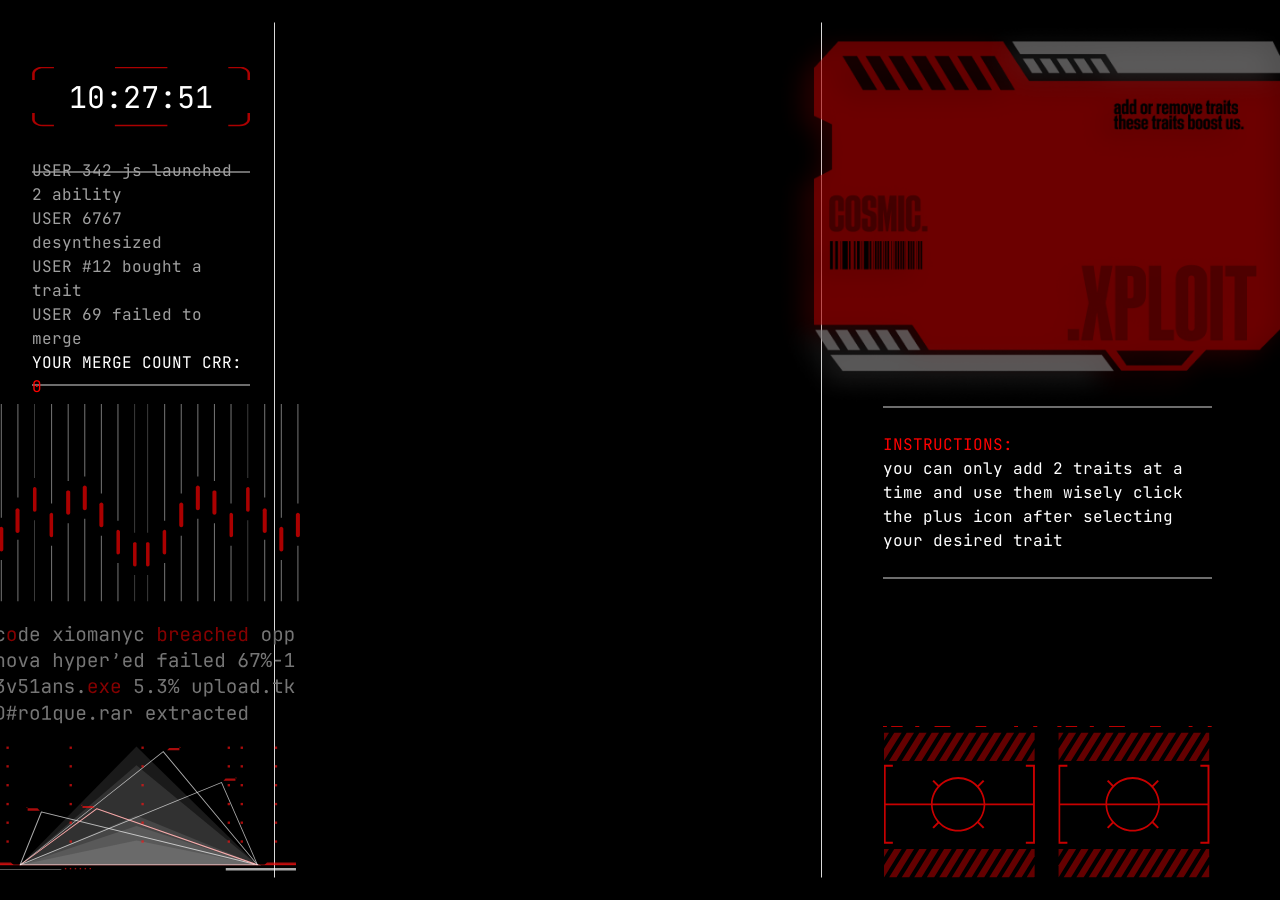
==== templates/lab.html @ 00f384d5 "exun" ====
<!DOCTYPE html>
<html lang="en">
<head>
    <meta charset="UTF-8">
    <meta name="viewport" content="width=device-width, initial-scale=1.0">
    <title>Document</title>
    <link rel="stylesheet" href="../static/style.css">
    <link rel="preconnect" href="https://fonts.googleapis.com">
<link rel="preconnect" href="https://fonts.gstatic.com" crossorigin>
<link href="https://fonts.googleapis.com/css2?family=JetBrains+Mono:ital,wght@0,100..800;1,100..800&display=swap" rel="stylesheet">
</head>
<body>
    <div class="grid2">
        <div class="gridl1">
            <div>
                <img src="../static/imgs/timeb.svg" alt="" style="width:100%">
                <p style="font-size:30px;">10:27:51</p>
            </div>
            <div>
                <p style="width:100%;color:#A0A0A0;line-height:150%;">
                    USER 342 js launched 2 ability <br>
                    USER 6767 desynthesized <br>
                    USER #12 bought a trait <br>
                    USER 69 failed to merge <br>
                    <span style="color:#fff;">YOUR MERGE COUNT CRR: <span style="color:#f00;">0</span> </span>
                </p>
            </div>
            <div>
                <img src="../static/imgs/xiomanyx.svg" alt="" style="height: 95%;margin-top:2.5%;">
            </div>
        </div>
        <div></div>
        <div class="gridl2">
            <div>
                <img src="../static/imgs/xploit.png" alt="" style="height: 100%;">
            </div>
            <div>
                <p style="width: 100%;line-height: 150%;">
                    <span style="color:#f00;">INSTRUCTIONS:</span> <br>
                    you can only add 2 traits at
                    a time and use them wisely
                    click the plus icon after 
                    selecting your desired trait
                </p>
            </div>
            <div>
                <img src="../static/imgs/buxa.svg" alt="" style="width: 100%;transform:translate(-50%, 0);top:unset;bottom:0;">
            </div>
        </div>
    </div>
</body>
</html>
---- static/style.css ----
body {
    background: #000;
    overflow: hidden;
    font-family: 'JetBrains Mono', monospace
}
.menu {
    position: absolute;
    left: 50%;
    top: 0;
    width: 70vw;
    height: 15%;
    display: grid;
    grid-template-columns: auto auto auto auto;
    transform: translateX(-50%);
    color: #fff;
}
.menu div {
    display: flex;
    flex-direction: column;
    justify-content: center;
    align-items: center;
}
#p span {
    color: #f00;
    opacity: 52%;
}
.grid {
    position: absolute;
    left: 50%;
    top: 15%;
    transform: translate(-50%);
    display: grid;
    width: 95%;
    height: 85%;
    grid-template-columns: 25% 22.5% auto;
    column-gap: 2.5%;
}
.grid2 {
    position: absolute;
    left: 50%;
    top: 50%;
    transform: translate(-50%, -50%);
    display: grid;
    width: 95%;
    height: 95%;
    grid-template-columns: 20% 40% auto;
    column-gap: 5%;
}
.grid > div {
    height: 80vh;
}
.grid2 > div {
    border-right: 1px solid #D9D9D9;
    padding-right: 10%;
}
.grid2 > div:last-child {
    border-right: none;
}
.gridp1 {
    display: grid;
    grid-template-rows: 20% 20% 22.5% 22.5% 15%;
}
.grids1 {
    display: grid;
    grid-template-rows: 20% 20% 22.5% auto;
}
.gridp2 {
    display: grid;
    grid-template-rows: 17.5% 65% 17.5%;
    border-right: 1px solid #d9d9d9;
    padding-right: 20%;
}
.picgrid {
    display: grid;
    grid-template-columns: 65% 35%;
    width: 100%;
    height: 80vh;
}
.picrow {
    display: grid;
    grid-template-rows: 65% 35%;
    height: 80vh;
}
[class^="gridp"] div {
    border-bottom: 1px solid #D9D9D9;
}
[class^="gridp"] div:last-child {
    border-bottom: none;
}
.grids1 div {
    border-bottom: 1px solid #D9D9D9;
}
.grids1 div:last-child {
    border-bottom: none;
}
.gridl1 {
    display: grid;
    grid-template-rows: 17.5% 25% auto;
}
.gridl2 {
    display: grid;
    grid-template-rows: 45% 20% 35%;
}
[class^="gridl"] > div, [class^="gridp"] > div, .grids1 > div {
    border-bottom: 1px solid #d9d9d9;
    position: relative;
}
[class^="gridl"] div > *,[class^="gridp"] div > *, .grids1 div > * {
    color:#fff;margin:0;position:absolute;left:50%;top:50%;transform:translate(-50%, -50%)
}
[class^="gridl"] div:last-child,  [class^="gridp"] > div:last-child, .grids1 > div:last-child{
    border-bottom: none;
}
.portgrid {
    display: grid;
    grid-template-columns: 33% 33% 33%;
    column-gap: 0.5%;
    width: 100%;
    height: 90%;
    padding-left: 15%;
    padding-top:5%;
}
a {
    color: #fff;
    outline:none;
    text-decoration:none;
}
.portrow {
    display: grid;
    grid-template-rows: 33% 33% 33%;
    row-gap: 0.5%;
}
.picrow img {
    width: 100%;
    height: 100%;
}
.skillgrid {
    display: grid;
    grid-template-columns: 30% 30% 30%;
    column-gap: 5%;
}
.skillrow {
    display: grid;
    grid-template-rows: 40% 40%;
    row-gap: 10%;
}
.skillrow img {
    width: 100%;
    height: 100%;
}
.surv {
    display: grid;
    grid-template-rows: 50% 50%;
    transform: translate(-15%, 7.5%)
}
.surv img {
    width: 100%;
}
.surv div {
    display: flex;
    flex-direction: column;
    justify-content:center;
    align-items: center;
    padding: 5%;

}
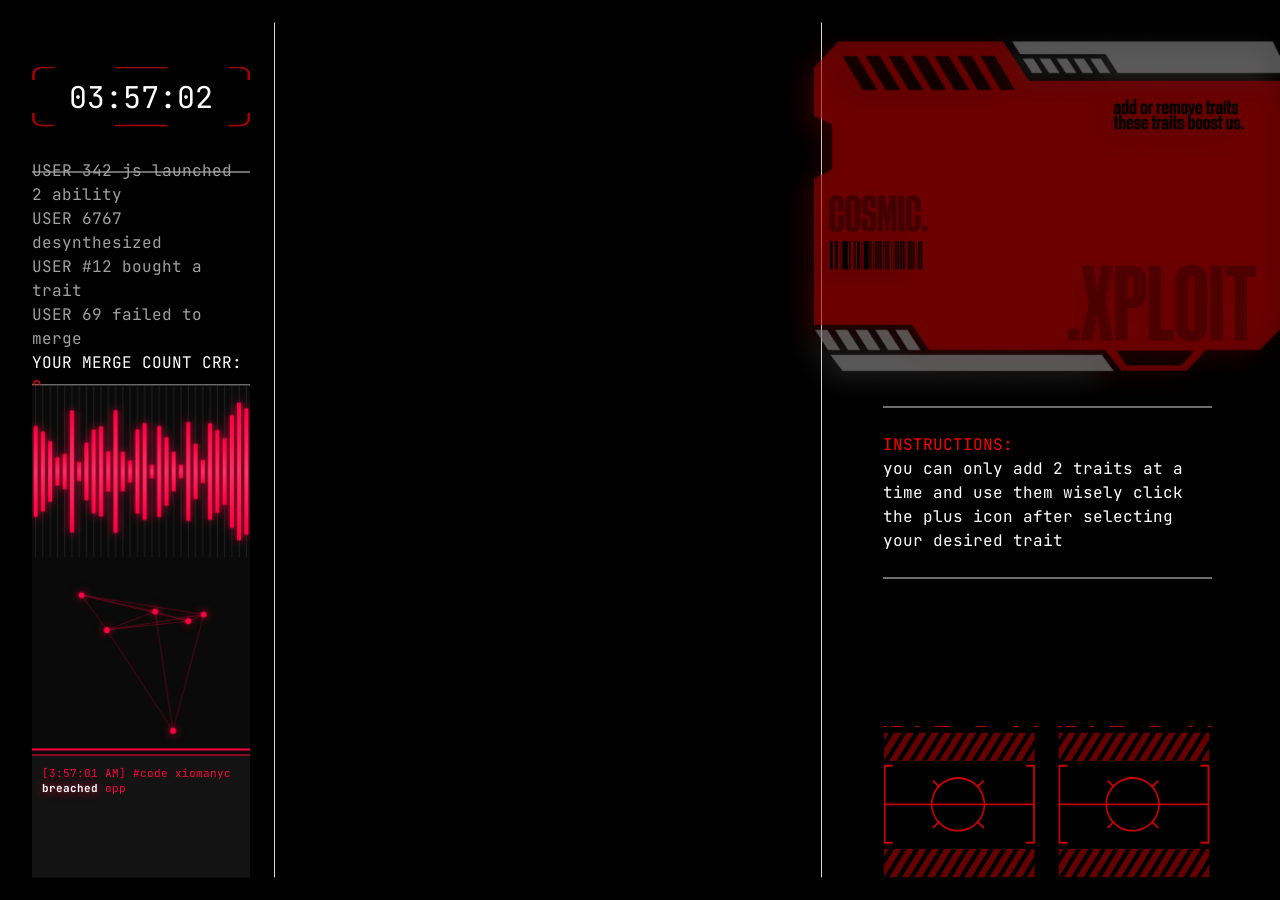
==== commit 3388b9ce: "commit" ====
--- a/templates/lab.html
+++ b/templates/lab.html
@@ -6,15 +6,88 @@
     <title>Document</title>
     <link rel="stylesheet" href="../static/style.css">
     <link rel="preconnect" href="https://fonts.googleapis.com">
-<link rel="preconnect" href="https://fonts.gstatic.com" crossorigin>
-<link href="https://fonts.googleapis.com/css2?family=JetBrains+Mono:ital,wght@0,100..800;1,100..800&display=swap" rel="stylesheet">
+    <link rel="preconnect" href="https://fonts.gstatic.com" crossorigin>
+    <link href="https://fonts.googleapis.com/css2?family=JetBrains+Mono:ital,wght@0,100..800;1,100..800&display=swap" rel="stylesheet">
+    <style>
+        .cyber-container {
+            width: 100%;
+            height: 100%;
+            display: flex;
+            flex-direction: column;
+            background: #0a0a0a;
+            position: relative !important;
+            left: 0 !important;
+            top: 0 !important;
+            transform: none !important;
+        }
+
+        .cyber-canvas {
+            width: 100%;
+            display: block;
+        }
+
+        #waveform {
+            height: 35%;
+            flex-shrink: 0;
+        }
+
+        #networkGraph {
+            height: 40%;
+            flex-shrink: 0;
+        }
+
+        .terminal {
+            flex: 1;
+            background: rgba(20, 20, 20, 0.9);
+            border-top: 1px solid #ff0040;
+            padding: 10px;
+            font-size: 11px;
+            line-height: 1.4;
+            overflow: hidden;
+            font-family: 'JetBrains Mono', 'Courier New', monospace;
+        }
+
+        .log-line {
+            opacity: 0;
+            animation: fadeIn 0.5s forwards;
+            color: #00ff00;
+        }
+
+        .log-line.warning {
+            color: #ffaa00;
+        }
+
+        .log-line.error {
+            color: #ff0040;
+        }
+
+        .log-line.info {
+            color: #00aaff;
+        }
+
+        @keyframes fadeIn {
+            to {
+                opacity: 1;
+            }
+        }
+
+        .breach {
+            color: #ff0040;
+            font-weight: bold;
+            text-shadow: 0 0 10px #ff0040;
+        }
+
+        .highlight {
+            color: #00ffff;
+        }
+    </style>
 </head>
 <body>
     <div class="grid2">
         <div class="gridl1">
             <div>
                 <img src="../static/imgs/timeb.svg" alt="" style="width:100%">
-                <p style="font-size:30px;">10:27:51</p>
+                <p id="live-time" style="font-size:30px;">10:27:51</p>
             </div>
             <div>
                 <p style="width:100%;color:#A0A0A0;line-height:150%;">
@@ -26,7 +99,12 @@
                 </p>
             </div>
             <div>
-                <img src="../static/imgs/xiomanyx.svg" alt="" style="height: 95%;margin-top:2.5%;">
+                <!-- Integrated cyber analysis here -->
+                <div class="cyber-container" style="position:relative;left:0;top:0;transform:none;">
+                    <canvas id="waveform" class="cyber-canvas"style="position:static;left:0;top:0;transform:none;"></canvas>
+                    <canvas id="networkGraph" class="cyber-canvas"style="position:static;left:0;top:0;transform:none;"></canvas>
+                    <div class="terminal" id="terminal"style="position:static;left:0;top:0;transform:none;"></div>
+                </div>
             </div>
         </div>
         <div></div>
@@ -48,5 +126,192 @@
             </div>
         </div>
     </div>
+    <script>
+    function updateClock() {
+        const now = new Date();
+        
+        let h = now.getHours().toString().padStart(2, "0");
+        let m = now.getMinutes().toString().padStart(2, "0");
+        let s = now.getSeconds().toString().padStart(2, "0");
+
+        document.getElementById("live-time").textContent = `${h}:${m}:${s}`;
+    }
+
+    setInterval(updateClock, 1000);
+    updateClock();
+
+    // Cyber Analysis Graphics
+    const waveCanvas = document.getElementById('waveform');
+    const waveCtx = waveCanvas.getContext('2d');
+    
+    const netCanvas = document.getElementById('networkGraph');
+    const netCtx = netCanvas.getContext('2d');
+
+    function resizeCanvases() {
+        const container = waveCanvas.parentElement;
+        const rect = container.getBoundingClientRect();
+        
+        if (rect.width > 0 && rect.height > 0) {
+            waveCanvas.width = rect.width;
+            waveCanvas.height = rect.height * 0.35;
+            
+            netCanvas.width = rect.width;
+            netCanvas.height = rect.height * 0.40;
+        }
+    }
+
+    // Delay initial resize to ensure container is rendered
+    setTimeout(resizeCanvases, 100);
+    window.addEventListener('resize', resizeCanvases);
+
+    // Waveform data
+    const bars = 30;
+    const barData = Array(bars).fill(0).map(() => Math.random());
+
+    function drawWaveform() {
+        waveCtx.fillStyle = '#0a0a0a';
+        waveCtx.fillRect(0, 0, waveCanvas.width, waveCanvas.height);
+
+        const barWidth = waveCanvas.width / bars;
+        const maxHeight = waveCanvas.height * 0.8;
+
+        for (let i = 0; i < bars; i++) {
+            barData[i] += (Math.random() - 0.5) * 0.15;
+            barData[i] = Math.max(0.1, Math.min(1, barData[i]));
+
+            const height = barData[i] * maxHeight;
+            const x = i * barWidth + barWidth * 0.5;
+            const y = waveCanvas.height / 2;
+
+            waveCtx.strokeStyle = '#222';
+            waveCtx.lineWidth = 1;
+            waveCtx.beginPath();
+            waveCtx.moveTo(x, 0);
+            waveCtx.lineTo(x, waveCanvas.height);
+            waveCtx.stroke();
+
+            const gradient = waveCtx.createLinearGradient(0, y - height/2, 0, y + height/2);
+            gradient.addColorStop(0, '#ff0040');
+            gradient.addColorStop(0.5, '#ff3366');
+            gradient.addColorStop(1, '#ff0040');
+
+            waveCtx.fillStyle = gradient;
+            waveCtx.shadowBlur = 10;
+            waveCtx.shadowColor = '#ff0040';
+            waveCtx.fillRect(x - 2, y - height/2, 4, height);
+            waveCtx.shadowBlur = 0;
+        }
+    }
+
+    // Network Graph
+    const nodes = [];
+    for (let i = 0; i < 6; i++) {
+        nodes.push({
+            x: Math.random() * 0.8 + 0.1,
+            y: Math.random() * 0.8 + 0.1,
+            vx: (Math.random() - 0.5) * 0.002,
+            vy: (Math.random() - 0.5) * 0.002
+        });
+    }
+
+    function drawNetworkGraph() {
+        netCtx.fillStyle = '#0a0a0a';
+        netCtx.fillRect(0, 0, netCanvas.width, netCanvas.height);
+
+        netCtx.strokeStyle = 'rgba(255, 0, 64, 0.3)';
+        netCtx.lineWidth = 1;
+
+        for (let i = 0; i < nodes.length; i++) {
+            for (let j = i + 1; j < nodes.length; j++) {
+                const x1 = nodes[i].x * netCanvas.width;
+                const y1 = nodes[i].y * netCanvas.height;
+                const x2 = nodes[j].x * netCanvas.width;
+                const y2 = nodes[j].y * netCanvas.height;
+                
+                const dx = x2 - x1;
+                const dy = y2 - y1;
+                const dist = Math.sqrt(dx * dx + dy * dy);
+
+                if (dist < 200 && Math.random() > 0.4) {
+                    netCtx.beginPath();
+                    netCtx.moveTo(x1, y1);
+                    netCtx.lineTo(x2, y2);
+                    netCtx.stroke();
+                }
+            }
+        }
+
+        nodes.forEach(node => {
+            node.x += node.vx;
+            node.y += node.vy;
+
+            if (node.x < 0.1 || node.x > 0.9) node.vx *= -1;
+            if (node.y < 0.1 || node.y > 0.9) node.vy *= -1;
+
+            const x = node.x * netCanvas.width;
+            const y = node.y * netCanvas.height;
+
+            netCtx.fillStyle = '#ff0040';
+            netCtx.shadowBlur = 8;
+            netCtx.shadowColor = '#ff0040';
+            netCtx.beginPath();
+            netCtx.arc(x, y, 3, 0, Math.PI * 2);
+            netCtx.fill();
+            netCtx.shadowBlur = 0;
+        });
+
+        netCtx.strokeStyle = '#ff0040';
+        netCtx.lineWidth = 2;
+        netCtx.beginPath();
+        netCtx.moveTo(0, netCanvas.height - 5);
+        netCtx.lineTo(netCanvas.width, netCanvas.height - 5);
+        netCtx.stroke();
+    }
+
+    // Terminal logs
+    const terminal = document.getElementById('terminal');
+    const logs = [
+        { text: '#code xiomanyc <span class="breach" style="position:static;left:0;top:0;transform:none">breached</span> opp', type: 'error' },
+        { text: '#nova hyper\'ed failed 67%-1', type: 'warning' },
+        { text: 'd3v51ans.<span class="highlight" style="position:static;left:0;top:0;transform:none">exe</span> 5.3% upload.tk', type: 'info' },
+        { text: 'aD#ro1que.par extracted', type: 'info' },
+        { text: 'Scanning network topology...', type: '' },
+        { text: 'Intrusion detected: 192.168.1.47', type: 'error' },
+        { text: 'Firewall breach attempt blocked', type: 'warning' },
+        { text: 'Port scan: 22, 80, 443, 8080', type: 'info' },
+        { text: 'SQL injection logged', type: 'warning' },
+        { text: 'Zero-day exploit identified', type: 'error' }
+    ];
+
+    let logIndex = 0;
+
+    function addLog() {
+        if (terminal.children.length > 2) {
+            terminal.removeChild(terminal.firstChild);
+        }
+
+        const log = logs[logIndex % logs.length];
+        const line = document.createElement('div');
+        line.style.position="static"
+        line.style.left=0;
+        line.style.top=0;
+        line.style.transform="none"
+        line.className = `log-line ${log.type}`;
+        line.innerHTML = `[${new Date().toLocaleTimeString()}] ${log.text}`;
+        terminal.appendChild(line);
+
+        logIndex++;
+    }
+
+    function animate() {
+        drawWaveform();
+        drawNetworkGraph();
+        requestAnimationFrame(animate);
+    }
+
+    animate();
+    addLog();
+    setInterval(addLog, 2000);
+    </script>
 </body>
 </html>
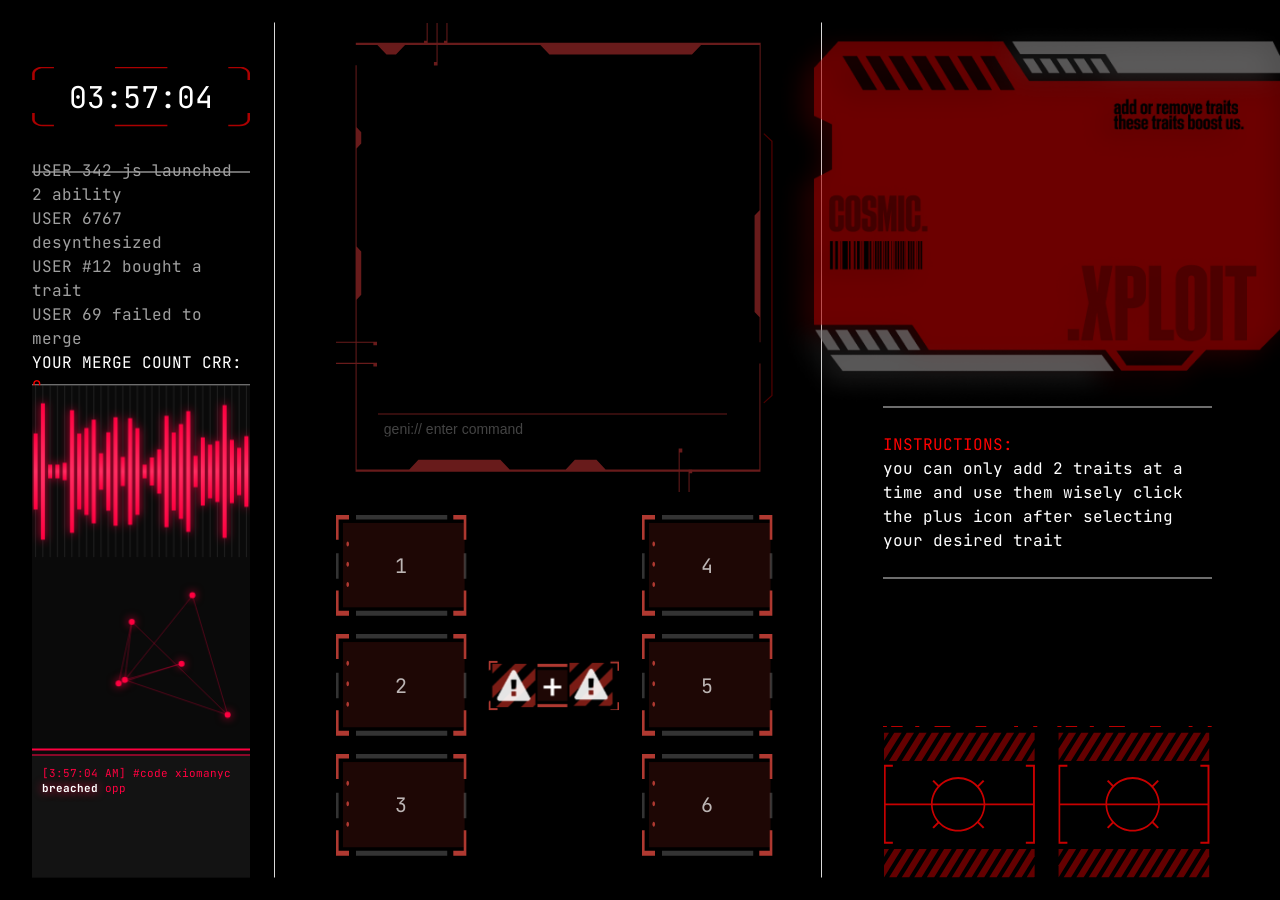
==== commit addc1d31: "test" ====
--- a/templates/lab.html
+++ b/templates/lab.html
@@ -107,7 +107,46 @@
                 </div>
             </div>
         </div>
-        <div></div>
+        <div class="aigrid" style="height: 95vh;">
+            <div style="position:relative;">
+                <img style="position:absolute;" src="../static/imgs/hologram.svg" alt="">
+                <div id="ai-terminal" class="ai-terminal">
+                    <div class="ai-output"></div>
+                    <input type="text" id="ai-input" class="ai-input" placeholder="geni:// enter command">
+                </div>
+            </div>
+            <div class="abilitygrid" style="position:relative;">
+                <div class="buxagrid">
+                    <div style="position:relative;height:100%;">
+                        <img src="../static/imgs/abilitybuxa.svg" alt="">
+                        <p style="margin:0;font-size:20px;opacity:0.7;position:absolute;left:50%;top:50%;transform:translate(-50%, -50%);z-index:4;color:#fff;">1</p>
+                    </div>
+                    <div style="position:relative;height:100%;">
+                        <img src="../static/imgs/abilitybuxa.svg" alt="">
+                        <p style="margin:0;font-size:20px;opacity:0.7;position:absolute;left:50%;top:50%;transform:translate(-50%, -50%);z-index:4;color:#fff;">2</p>
+                    </div>
+                    <div style="position:relative;height:100%;">
+                        <img src="../static/imgs/abilitybuxa.svg" alt="">
+                        <p style="margin:0;font-size:20px;opacity:0.7;position:absolute;left:50%;top:50%;transform:translate(-50%, -50%);z-index:4;color:#fff;">3</p>
+                    </div>
+                </div>
+                <img style="position:relative;top:50%;left:50%;transform:translate(-50%, -50%)" src="../static/imgs/danger.svg" alt="">
+                <div class="buxagrid">
+                    <div style="position:relative;height:100%;">
+                        <img src="../static/imgs/abilitybuxa.svg" alt="">
+                        <p style="margin:0;font-size:20px;opacity:0.7;position:absolute;left:50%;top:50%;transform:translate(-50%, -50%);z-index:4;color:#fff;">4</p>
+                    </div>
+                    <div style="position:relative;height:100%;">
+                        <img src="../static/imgs/abilitybuxa.svg" alt="">
+                        <p style="margin:0;font-size:20px;opacity:0.7;position:absolute;left:50%;top:50%;transform:translate(-50%, -50%);z-index:4;color:#fff;">5</p>
+                    </div>
+                    <div style="position:relative;height:100%;">
+                        <img src="../static/imgs/abilitybuxa.svg" alt="">
+                        <p style="margin:0;font-size:20px;opacity:0.7;position:absolute;left:50%;top:50%;transform:translate(-50%, -50%);z-index:4;color:#fff;">6</p>
+                    </div>
+                </div>
+            </div>
+        </div>
         <div class="gridl2">
             <div>
                 <img src="../static/imgs/xploit.png" alt="" style="height: 100%;">
@@ -313,5 +352,41 @@
     addLog();
     setInterval(addLog, 2000);
     </script>
+<script>
+
+async function sendToGemini(prompt) {
+    const res = await fetch("/gemini", {
+        method: "POST",
+        headers: { "Content-Type": "application/json" },
+        body: JSON.stringify({ prompt })
+    });
+
+    const data = await res.json();
+    return data.reply;
+}
+
+const aiOutput = document.querySelector(".ai-output");
+const aiInput = document.getElementById("ai-input");
+
+aiInput.addEventListener("keydown", async (e) => {
+    if (e.key === "Enter") {
+        const text = aiInput.value.trim();
+        if (!text) return;
+
+        // Show user command
+        aiOutput.innerHTML += `<div style="color:#ff3366">user> ${text}</div>`;
+        aiInput.value = "";
+
+        // Get real Gemini response
+        const reply = await sendToGemini(text);
+
+        // Display Gemini response
+        aiOutput.innerHTML += `<div style="color:#681B1B">geni> ${reply}</div>`;
+        aiOutput.scrollTop = aiOutput.scrollHeight;
+    }
+});
+
+</script>
+
 </body>
 </html>
--- a/static/style.css
+++ b/static/style.css
@@ -134,6 +134,12 @@
     width: 100%;
     height: 100%;
 }
+.picrow div:nth-child(3) img {
+    cursor: pointer;
+}
+.picrow p, .skillrow p {
+    pointer-events:none;
+}
 .skillgrid {
     display: grid;
     grid-template-columns: 30% 30% 30%;
@@ -147,6 +153,7 @@
 .skillrow img {
     width: 100%;
     height: 100%;
+    cursor:pointer;
 }
 .surv {
     display: grid;
@@ -164,3 +171,55 @@
     padding: 5%;
 
 }
+.aigrid {
+    display:grid;
+    grid-template-rows: 55% 40%;
+    row-gap: 2.5%;
+}
+.aigrid img {
+    width: 100%;
+    height: 100%;
+}
+.abilitygrid {
+    display: grid;
+    grid-template-columns: 30% 30% 30%;
+    column-gap: 5%;
+}
+.buxagrid {
+    display: grid;
+    grid-template-rows: 30% 30% 30%;
+    row-gap: 5%;
+}
+.ai-terminal {
+    padding: 20px;
+    font-family: 'JetBrains Mono', monospace;
+    color: #681B1B;
+    height: 100%;
+    display: flex;
+    flex-direction: column;
+    position: relative;
+    height: 80%;
+    width: 80%;
+    top: 5%;
+    left: 5%;
+}
+
+.ai-output {
+    flex: 1;
+    overflow-y: auto;
+    font-size: 12px;
+    line-height: 1.3;
+}
+
+.ai-input {
+    background: transparent;
+    border: none;
+    border-top: 1px solid #681B1B;
+    padding: 6px;
+    color: #ff3366;
+    font-size: 14px;
+    outline: none;
+}
+.ai-input::placeholder {
+    color: #444;
+}
